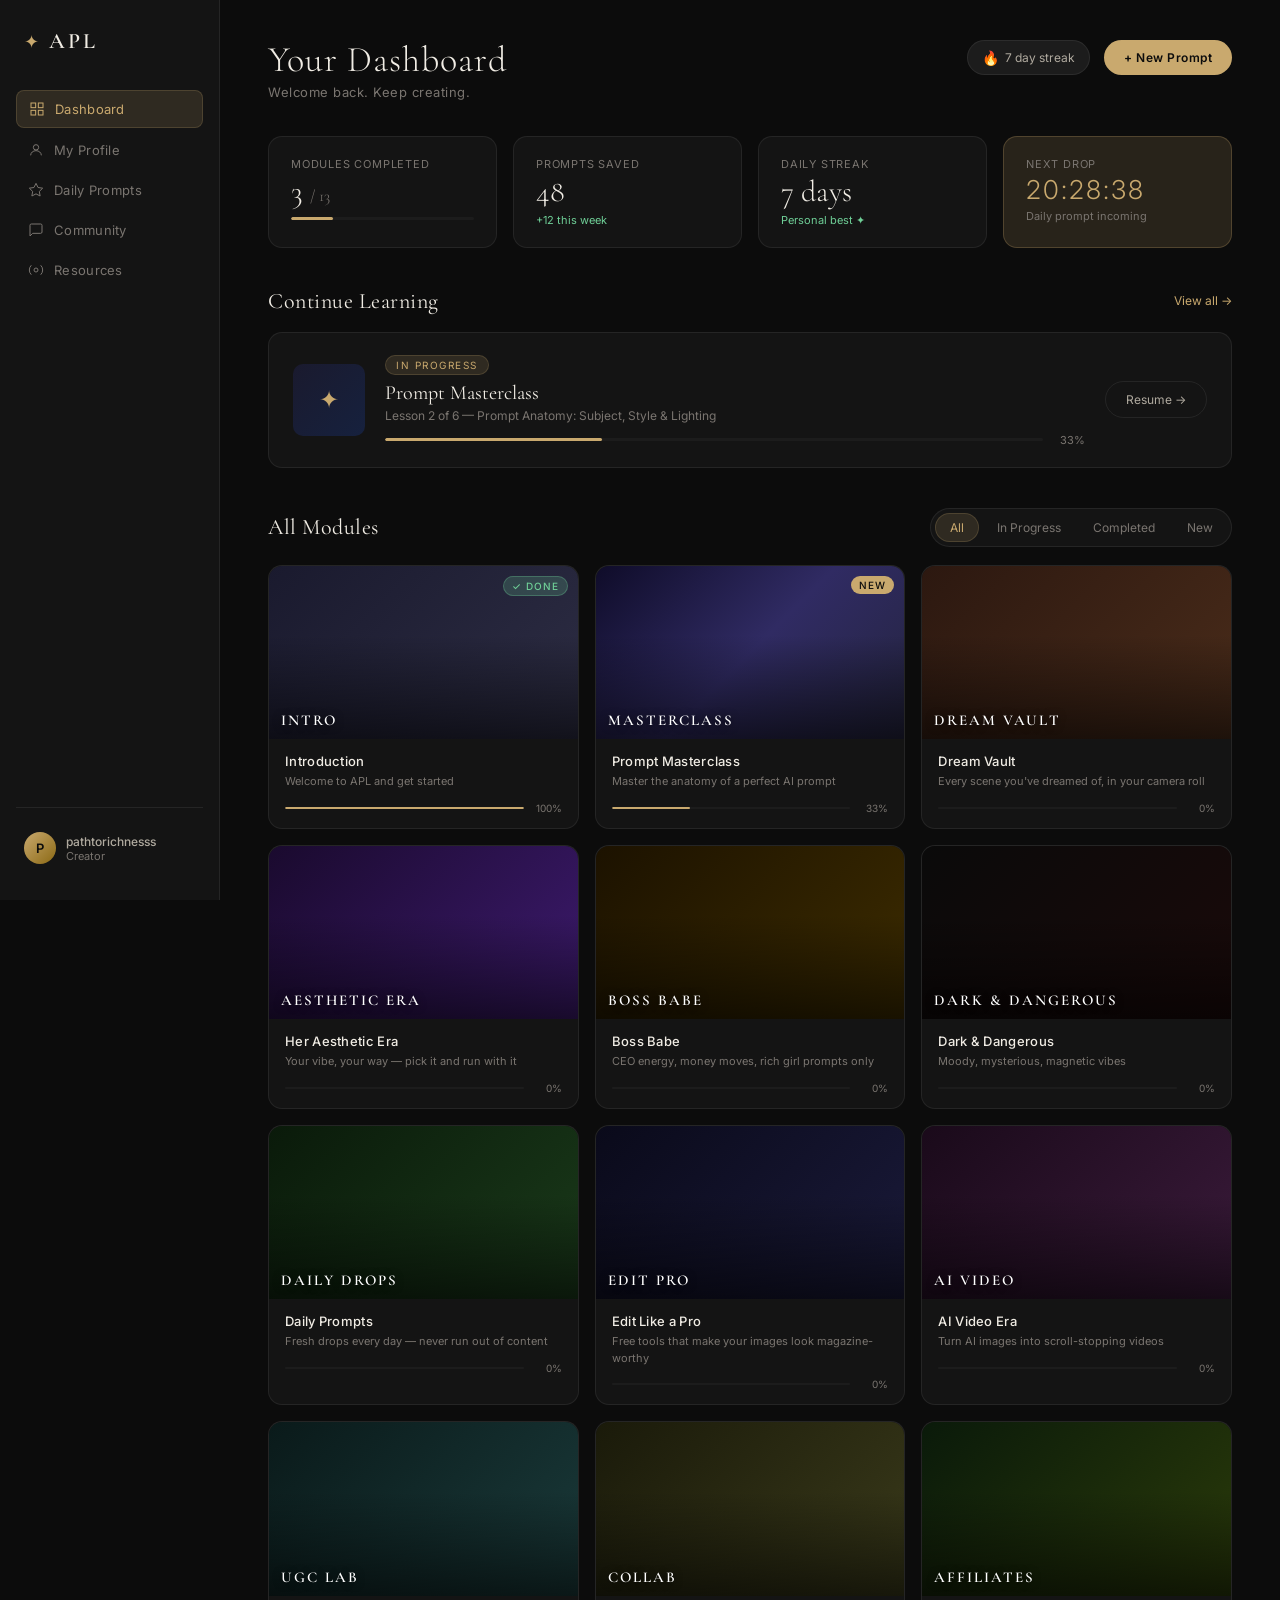
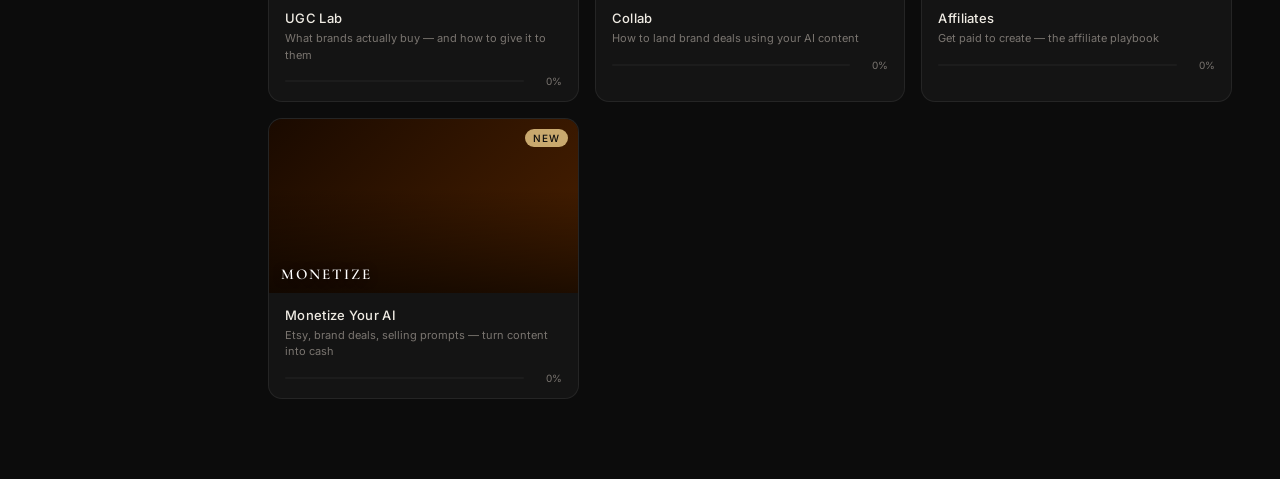
==== index.html @ d6705911 "Add APL course dashboard with Prompt Masterclass and Monetize Your AI modules" ====
<!DOCTYPE html>
<html lang="en">
<head>
  <meta charset="UTF-8" />
  <meta name="viewport" content="width=device-width, initial-scale=1.0" />
  <title>Aesthetic Prompt Lab</title>
  <link href="https://fonts.googleapis.com/css2?family=Cormorant+Garamond:ital,wght@0,300;0,400;0,600;1,300;1,400&family=Inter:wght@300;400;500&display=swap" rel="stylesheet" />
  <link rel="stylesheet" href="style.css" />
</head>
<body>

  <!-- Sidebar -->
  <aside class="sidebar">
    <div class="sidebar-logo">
      <span class="logo-icon">✦</span>
      <span class="logo-text">APL</span>
    </div>
    <nav class="sidebar-nav">
      <a href="#" class="nav-item active">
        <svg viewBox="0 0 24 24" fill="none" stroke="currentColor" stroke-width="1.5"><rect x="3" y="3" width="7" height="7"/><rect x="14" y="3" width="7" height="7"/><rect x="3" y="14" width="7" height="7"/><rect x="14" y="14" width="7" height="7"/></svg>
        Dashboard
      </a>
      <a href="#" class="nav-item">
        <svg viewBox="0 0 24 24" fill="none" stroke="currentColor" stroke-width="1.5"><circle cx="12" cy="8" r="4"/><path d="M4 20c0-4 3.6-7 8-7s8 3 8 7"/></svg>
        My Profile
      </a>
      <a href="#" class="nav-item">
        <svg viewBox="0 0 24 24" fill="none" stroke="currentColor" stroke-width="1.5"><path d="M12 2l3.09 6.26L22 9.27l-5 4.87 1.18 6.88L12 17.77l-6.18 3.25L7 14.14 2 9.27l6.91-1.01z"/></svg>
        Daily Prompts
      </a>
      <a href="#" class="nav-item">
        <svg viewBox="0 0 24 24" fill="none" stroke="currentColor" stroke-width="1.5"><path d="M21 15a2 2 0 0 1-2 2H7l-4 4V5a2 2 0 0 1 2-2h14a2 2 0 0 1 2 2z"/></svg>
        Community
      </a>
      <a href="#" class="nav-item">
        <svg viewBox="0 0 24 24" fill="none" stroke="currentColor" stroke-width="1.5"><circle cx="12" cy="12" r="3"/><path d="M19.07 4.93a10 10 0 0 1 0 14.14M4.93 4.93a10 10 0 0 0 0 14.14"/></svg>
        Resources
      </a>
    </nav>
    <div class="sidebar-bottom">
      <div class="sidebar-user">
        <div class="user-avatar">P</div>
        <div class="user-info">
          <span class="user-name">pathtorichnesss</span>
          <span class="user-role">Creator</span>
        </div>
      </div>
    </div>
  </aside>

  <!-- Main Content -->
  <main class="main">

    <!-- Header -->
    <header class="header">
      <div class="header-left">
        <h1 class="header-title">Your Dashboard</h1>
        <p class="header-sub">Welcome back. Keep creating.</p>
      </div>
      <div class="header-right">
        <div class="streak-badge">
          <span class="streak-fire">🔥</span>
          <span class="streak-count">7 day streak</span>
        </div>
        <button class="btn-primary">+ New Prompt</button>
      </div>
    </header>

    <!-- Stats Row -->
    <section class="stats-row">
      <div class="stat-card">
        <span class="stat-label">Modules Completed</span>
        <span class="stat-value">3 <span class="stat-of">/ 13</span></span>
        <div class="stat-bar"><div class="stat-fill" style="width: 23%"></div></div>
      </div>
      <div class="stat-card">
        <span class="stat-label">Prompts Saved</span>
        <span class="stat-value">48</span>
        <span class="stat-delta positive">+12 this week</span>
      </div>
      <div class="stat-card">
        <span class="stat-label">Daily Streak</span>
        <span class="stat-value">7 days</span>
        <span class="stat-delta positive">Personal best ✦</span>
      </div>
      <div class="stat-card highlight">
        <span class="stat-label">Next Drop</span>
        <span class="stat-value countdown" id="countdown">00:00:00</span>
        <span class="stat-delta">Daily prompt incoming</span>
      </div>
    </section>

    <!-- Continue Learning -->
    <section class="section">
      <div class="section-header">
        <h2 class="section-title">Continue Learning</h2>
        <a href="#" class="section-link">View all →</a>
      </div>
      <div class="continue-card">
        <div class="continue-thumb" style="background: linear-gradient(135deg, #1a1a2e, #16213e)">
          <span class="continue-icon">✦</span>
        </div>
        <div class="continue-info">
          <span class="continue-tag">In Progress</span>
          <h3 class="continue-title">Prompt Masterclass</h3>
          <p class="continue-desc">Lesson 2 of 6 — Prompt Anatomy: Subject, Style & Lighting</p>
          <div class="continue-progress">
            <div class="progress-bar"><div class="progress-fill" style="width: 33%"></div></div>
            <span class="progress-pct">33%</span>
          </div>
        </div>
        <button class="btn-continue">Resume →</button>
      </div>
    </section>

    <!-- All Modules -->
    <section class="section">
      <div class="section-header">
        <h2 class="section-title">All Modules</h2>
        <div class="filter-tabs">
          <button class="filter-tab active">All</button>
          <button class="filter-tab">In Progress</button>
          <button class="filter-tab">Completed</button>
          <button class="filter-tab">New</button>
        </div>
      </div>
      <div class="modules-grid" id="modulesGrid"></div>
    </section>

  </main>

  <script src="app.js"></script>
</body>
</html>
---- style.css ----
*, *::before, *::after { box-sizing: border-box; margin: 0; padding: 0; }

:root {
  --bg: #0c0c0c;
  --bg2: #141414;
  --bg3: #1c1c1c;
  --border: rgba(255,255,255,0.07);
  --gold: #c9a96e;
  --gold-light: #e8cc94;
  --gold-dim: rgba(201,169,110,0.15);
  --text: #f0ece4;
  --text-muted: #7a7570;
  --text-sub: #b0aa9f;
  --accent: #c9a96e;
  --green: #6fcf97;
  --sidebar-w: 220px;
  --radius: 14px;
  --radius-sm: 8px;
}

body {
  font-family: 'Inter', sans-serif;
  background: var(--bg);
  color: var(--text);
  display: flex;
  min-height: 100vh;
  overflow-x: hidden;
}

/* Sidebar */
.sidebar {
  width: var(--sidebar-w);
  min-height: 100vh;
  background: var(--bg2);
  border-right: 1px solid var(--border);
  display: flex;
  flex-direction: column;
  padding: 28px 16px;
  position: fixed;
  top: 0; left: 0;
  z-index: 100;
}

.sidebar-logo {
  display: flex;
  align-items: center;
  gap: 10px;
  padding: 0 8px;
  margin-bottom: 36px;
}

.logo-icon { color: var(--gold); font-size: 18px; }

.logo-text {
  font-family: 'Cormorant Garamond', serif;
  font-size: 22px;
  font-weight: 600;
  letter-spacing: 3px;
  color: var(--text);
}

.sidebar-nav { display: flex; flex-direction: column; gap: 4px; flex: 1; }

.nav-item {
  display: flex;
  align-items: center;
  gap: 10px;
  padding: 10px 12px;
  border-radius: var(--radius-sm);
  color: var(--text-muted);
  text-decoration: none;
  font-size: 13px;
  font-weight: 400;
  letter-spacing: 0.3px;
  transition: all 0.2s;
}

.nav-item svg { width: 16px; height: 16px; flex-shrink: 0; }
.nav-item:hover { background: var(--bg3); color: var(--text-sub); }
.nav-item.active { background: var(--gold-dim); color: var(--gold); border: 1px solid rgba(201,169,110,0.2); }

.sidebar-bottom { border-top: 1px solid var(--border); padding-top: 16px; }

.sidebar-user { display: flex; align-items: center; gap: 10px; padding: 8px; }

.user-avatar {
  width: 32px; height: 32px; border-radius: 50%;
  background: linear-gradient(135deg, var(--gold), #8b6914);
  display: flex; align-items: center; justify-content: center;
  font-size: 13px; font-weight: 600; color: #0c0c0c; flex-shrink: 0;
}

.user-info { display: flex; flex-direction: column; min-width: 0; }
.user-name { font-size: 12px; font-weight: 500; color: var(--text-sub); white-space: nowrap; overflow: hidden; text-overflow: ellipsis; }
.user-role { font-size: 11px; color: var(--text-muted); }

/* Main */
.main { margin-left: var(--sidebar-w); flex: 1; padding: 40px 48px; max-width: calc(100vw - var(--sidebar-w)); }

/* Header */
.header { display: flex; align-items: flex-start; justify-content: space-between; margin-bottom: 36px; }

.header-title {
  font-family: 'Cormorant Garamond', serif;
  font-size: 36px; font-weight: 300; letter-spacing: 1px;
  color: var(--text); line-height: 1.1;
}

.header-sub { font-size: 13px; color: var(--text-muted); margin-top: 4px; letter-spacing: 0.5px; }

.header-right { display: flex; align-items: center; gap: 14px; }

.streak-badge {
  display: flex; align-items: center; gap: 6px;
  background: var(--bg3); border: 1px solid var(--border);
  border-radius: 40px; padding: 8px 14px;
  font-size: 12px; color: var(--text-sub);
}

.streak-fire { font-size: 14px; }

.btn-primary {
  background: var(--gold); color: #0c0c0c; border: none;
  border-radius: 40px; padding: 10px 20px;
  font-size: 12px; font-weight: 600; letter-spacing: 0.5px;
  cursor: pointer; transition: all 0.2s; font-family: 'Inter', sans-serif;
}

.btn-primary:hover { background: var(--gold-light); transform: translateY(-1px); }

/* Stats */
.stats-row { display: grid; grid-template-columns: repeat(4, 1fr); gap: 16px; margin-bottom: 40px; }

.stat-card {
  background: var(--bg2); border: 1px solid var(--border);
  border-radius: var(--radius); padding: 20px 22px;
  display: flex; flex-direction: column; gap: 6px;
  transition: border-color 0.2s;
}

.stat-card:hover { border-color: rgba(201,169,110,0.2); }
.stat-card.highlight { background: var(--gold-dim); border-color: rgba(201,169,110,0.25); }

.stat-label { font-size: 11px; color: var(--text-muted); letter-spacing: 0.8px; text-transform: uppercase; }

.stat-value {
  font-family: 'Cormorant Garamond', serif;
  font-size: 30px; font-weight: 300; color: var(--text); line-height: 1;
}

.stat-of { font-size: 16px; color: var(--text-muted); }
.stat-bar { height: 3px; background: var(--bg3); border-radius: 2px; margin-top: 4px; overflow: hidden; }
.stat-fill { height: 100%; background: var(--gold); border-radius: 2px; }
.stat-delta { font-size: 11px; color: var(--text-muted); }
.stat-delta.positive { color: var(--green); }
.countdown { font-family: 'Inter', sans-serif; font-size: 26px; font-weight: 300; letter-spacing: 2px; color: var(--gold); }

/* Section */
.section { margin-bottom: 40px; }
.section-header { display: flex; align-items: center; justify-content: space-between; margin-bottom: 18px; }
.section-title { font-family: 'Cormorant Garamond', serif; font-size: 22px; font-weight: 400; letter-spacing: 0.5px; }
.section-link { font-size: 12px; color: var(--gold); text-decoration: none; transition: opacity 0.2s; }
.section-link:hover { opacity: 0.7; }

/* Continue Card */
.continue-card {
  background: var(--bg2); border: 1px solid var(--border);
  border-radius: var(--radius); padding: 20px 24px;
  display: flex; align-items: center; gap: 20px;
  transition: border-color 0.2s;
}

.continue-card:hover { border-color: rgba(201,169,110,0.25); }

.continue-thumb {
  width: 72px; height: 72px; border-radius: 10px; flex-shrink: 0;
  display: flex; align-items: center; justify-content: center;
  font-size: 24px; color: var(--gold);
}

.continue-info { flex: 1; }

.continue-tag {
  font-size: 10px; letter-spacing: 1.5px; text-transform: uppercase;
  color: var(--gold); background: var(--gold-dim);
  border: 1px solid rgba(201,169,110,0.2); border-radius: 40px;
  padding: 3px 10px; display: inline-block; margin-bottom: 6px;
}

.continue-title { font-family: 'Cormorant Garamond', serif; font-size: 20px; font-weight: 400; margin-bottom: 3px; }
.continue-desc { font-size: 12px; color: var(--text-muted); margin-bottom: 10px; }
.continue-progress { display: flex; align-items: center; gap: 10px; }
.progress-bar { flex: 1; height: 3px; background: var(--bg3); border-radius: 2px; overflow: hidden; }
.progress-fill { height: 100%; background: var(--gold); border-radius: 2px; }
.progress-pct { font-size: 11px; color: var(--text-muted); width: 32px; text-align: right; }

.btn-continue {
  background: transparent; border: 1px solid var(--border);
  color: var(--text-sub); border-radius: 40px; padding: 10px 20px;
  font-size: 12px; cursor: pointer; transition: all 0.2s;
  font-family: 'Inter', sans-serif; white-space: nowrap; flex-shrink: 0;
}

.btn-continue:hover { border-color: var(--gold); color: var(--gold); }

/* Filter Tabs */
.filter-tabs {
  display: flex; gap: 4px; background: var(--bg2);
  border: 1px solid var(--border); border-radius: 40px; padding: 4px;
}

.filter-tab {
  background: transparent; border: none; color: var(--text-muted);
  font-size: 12px; padding: 6px 14px; border-radius: 40px;
  cursor: pointer; transition: all 0.2s; font-family: 'Inter', sans-serif;
}

.filter-tab:hover { color: var(--text-sub); }
.filter-tab.active { background: var(--gold-dim); color: var(--gold); border: 1px solid rgba(201,169,110,0.2); }

/* Modules Grid */
.modules-grid { display: grid; grid-template-columns: repeat(auto-fill, minmax(240px, 1fr)); gap: 16px; }

.module-card {
  background: var(--bg2); border: 1px solid var(--border);
  border-radius: var(--radius); overflow: hidden;
  cursor: pointer; transition: transform 0.2s, border-color 0.2s, box-shadow 0.2s;
  position: relative;
}

.module-card:hover { transform: translateY(-3px); border-color: rgba(201,169,110,0.25); box-shadow: 0 8px 32px rgba(0,0,0,0.4); }

.module-thumb {
  width: 100%; aspect-ratio: 16/9;
  display: flex; align-items: center; justify-content: center;
  font-size: 28px; position: relative; overflow: hidden;
}

.module-thumb::after {
  content: ''; position: absolute; inset: 0;
  background: linear-gradient(to bottom, transparent 40%, rgba(0,0,0,0.6));
}

.module-thumb-label {
  position: absolute; bottom: 10px; left: 12px;
  font-family: 'Cormorant Garamond', serif;
  font-size: 15px; font-weight: 600; letter-spacing: 2px;
  text-transform: uppercase; color: white; z-index: 1;
  text-shadow: 0 1px 8px rgba(0,0,0,0.8);
}

.module-body { padding: 14px 16px; }
.module-name { font-size: 13px; font-weight: 500; color: var(--text); margin-bottom: 4px; letter-spacing: 0.3px; }
.module-desc { font-size: 11px; color: var(--text-muted); margin-bottom: 12px; line-height: 1.5; }
.module-footer { display: flex; align-items: center; justify-content: space-between; }
.module-progress-bar { flex: 1; height: 2px; background: var(--bg3); border-radius: 2px; overflow: hidden; margin-right: 10px; }
.module-progress-fill { height: 100%; background: var(--gold); border-radius: 2px; }
.module-pct { font-size: 10px; color: var(--text-muted); width: 28px; text-align: right; }

.module-badge {
  position: absolute; top: 10px; right: 10px; z-index: 2;
  font-size: 10px; letter-spacing: 1px; text-transform: uppercase;
  padding: 3px 8px; border-radius: 40px; font-weight: 500;
}

.badge-new { background: var(--gold); color: #0c0c0c; }
.badge-done { background: rgba(111,207,151,0.2); color: var(--green); border: 1px solid rgba(111,207,151,0.3); }

@media (max-width: 1100px) { .stats-row { grid-template-columns: repeat(2, 1fr); } }

@media (max-width: 768px) {
  .sidebar { width: 60px; padding: 20px 10px; }
  .logo-text, .nav-item span, .sidebar-user .user-info { display: none; }
  .main { margin-left: 60px; padding: 24px 20px; }
  .header { flex-direction: column; gap: 16px; }
  .stats-row { grid-template-columns: repeat(2, 1fr); }
  .continue-card { flex-wrap: wrap; }
  .btn-continue { width: 100%; text-align: center; }
}
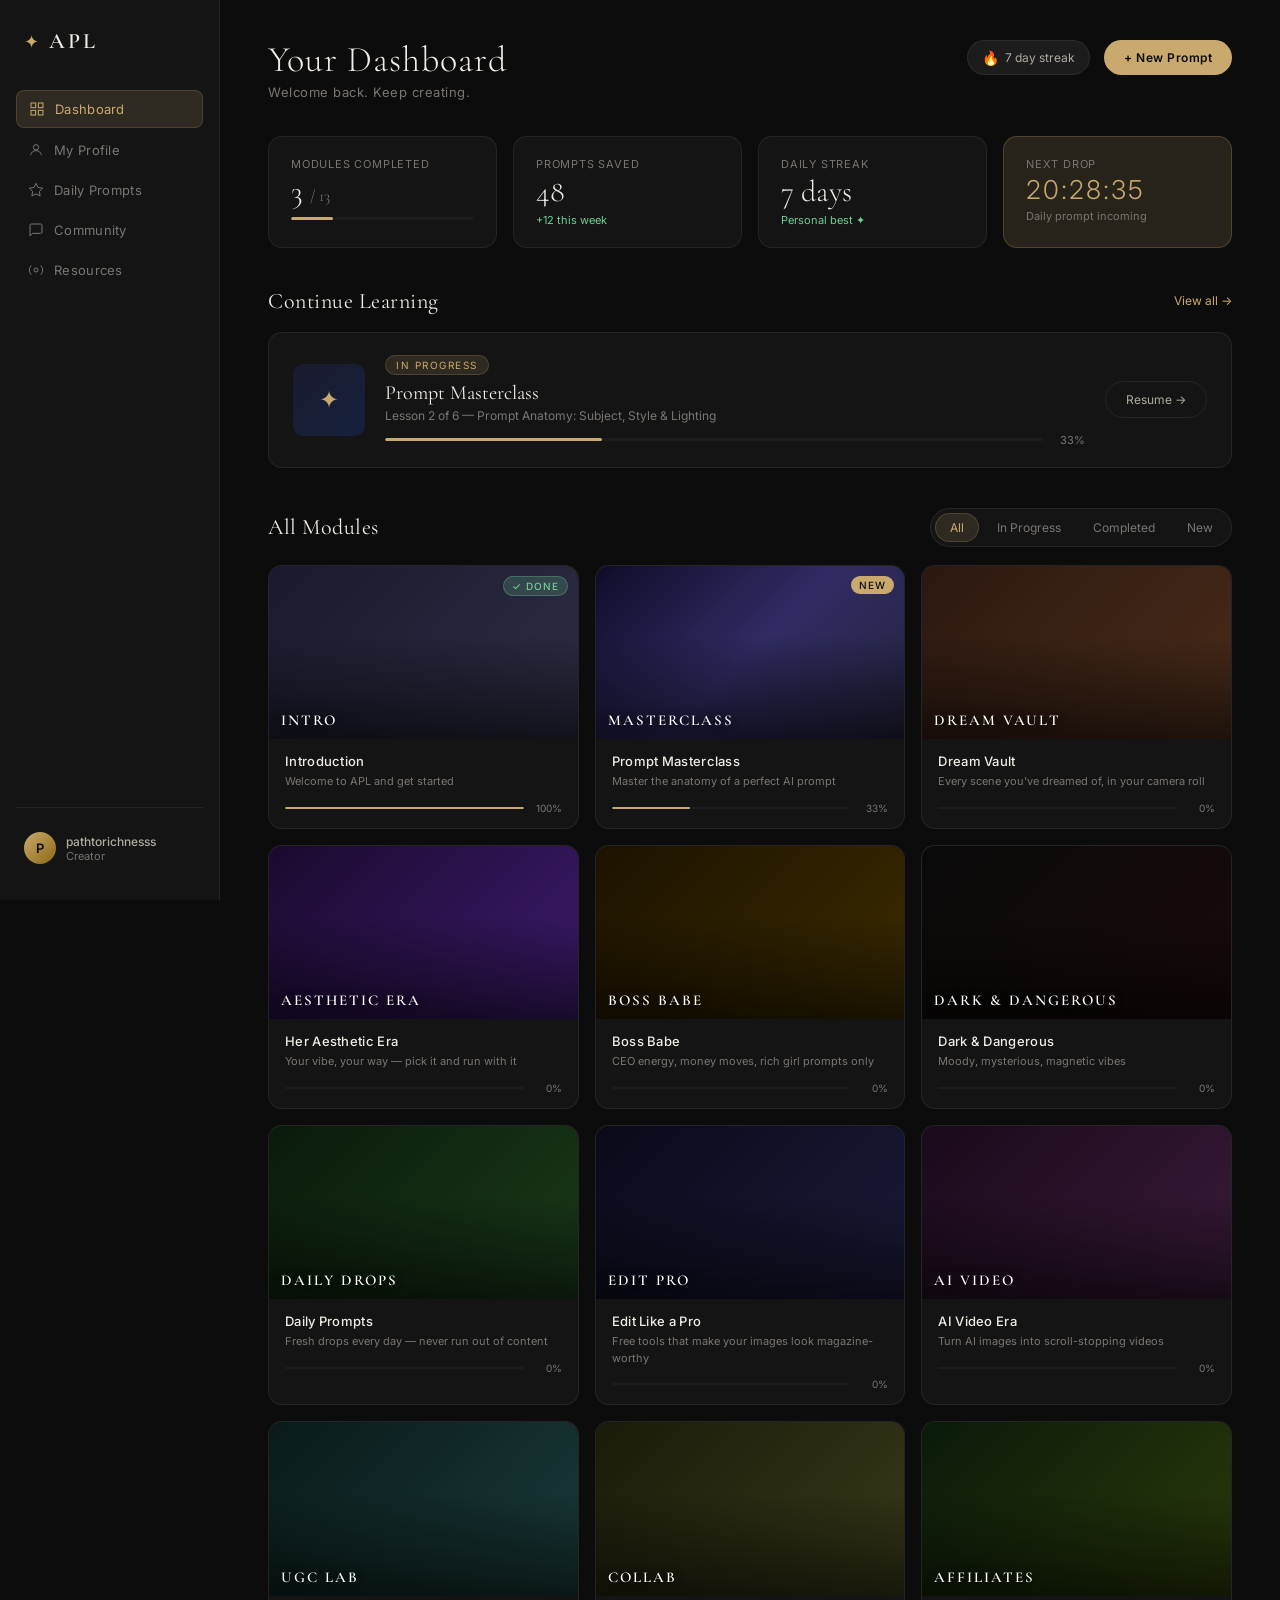
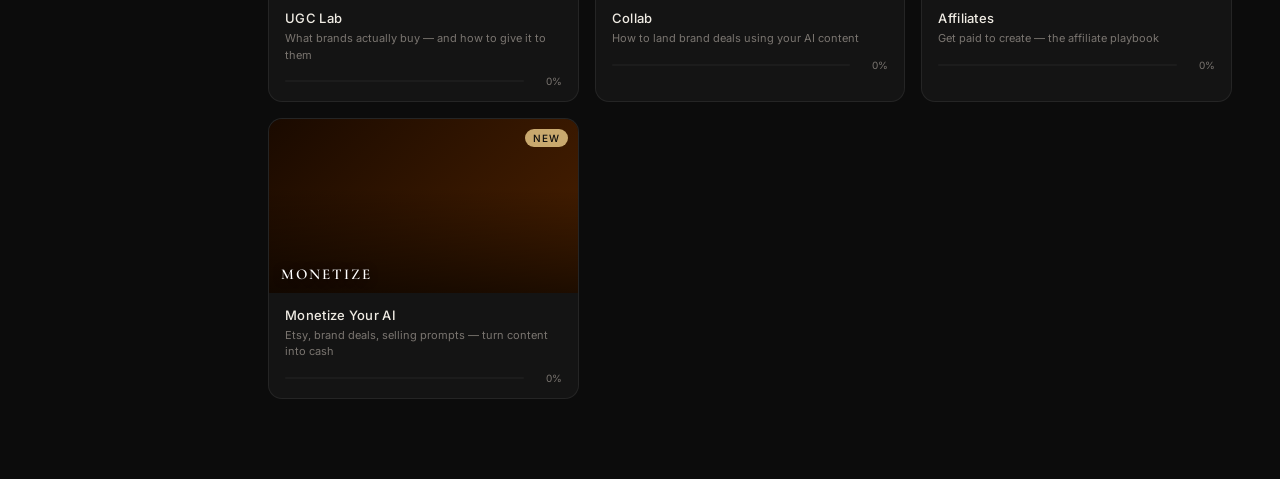
==== commit f96424fb: "Add free tools & resources page with 23 curated AI image, video, and editing tools https://claude.ai" ====
--- a/index.html
+++ b/index.html
@@ -32,7 +32,7 @@
         <svg viewBox="0 0 24 24" fill="none" stroke="currentColor" stroke-width="1.5"><path d="M21 15a2 2 0 0 1-2 2H7l-4 4V5a2 2 0 0 1 2-2h14a2 2 0 0 1 2 2z"/></svg>
         Community
       </a>
-      <a href="#" class="nav-item">
+      <a href="tools.html" class="nav-item">
         <svg viewBox="0 0 24 24" fill="none" stroke="currentColor" stroke-width="1.5"><circle cx="12" cy="12" r="3"/><path d="M19.07 4.93a10 10 0 0 1 0 14.14M4.93 4.93a10 10 0 0 0 0 14.14"/></svg>
         Resources
       </a>
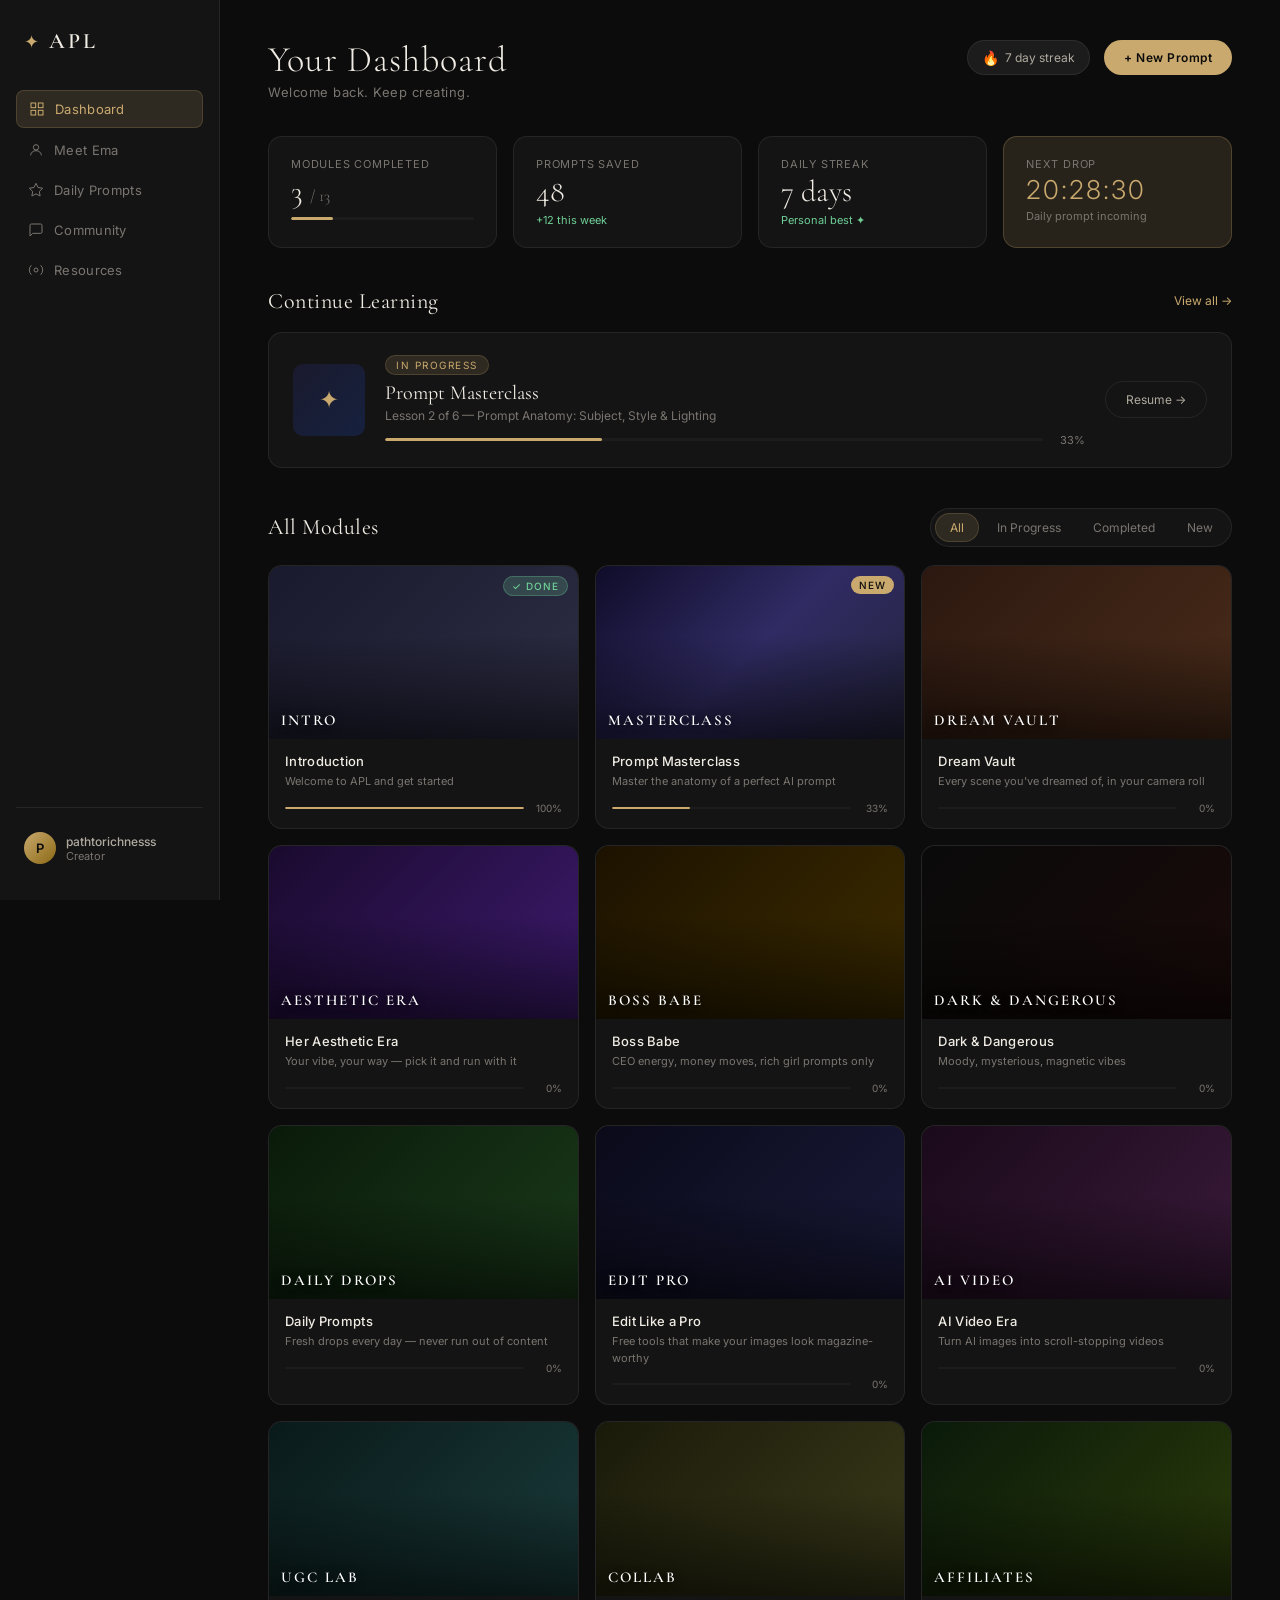
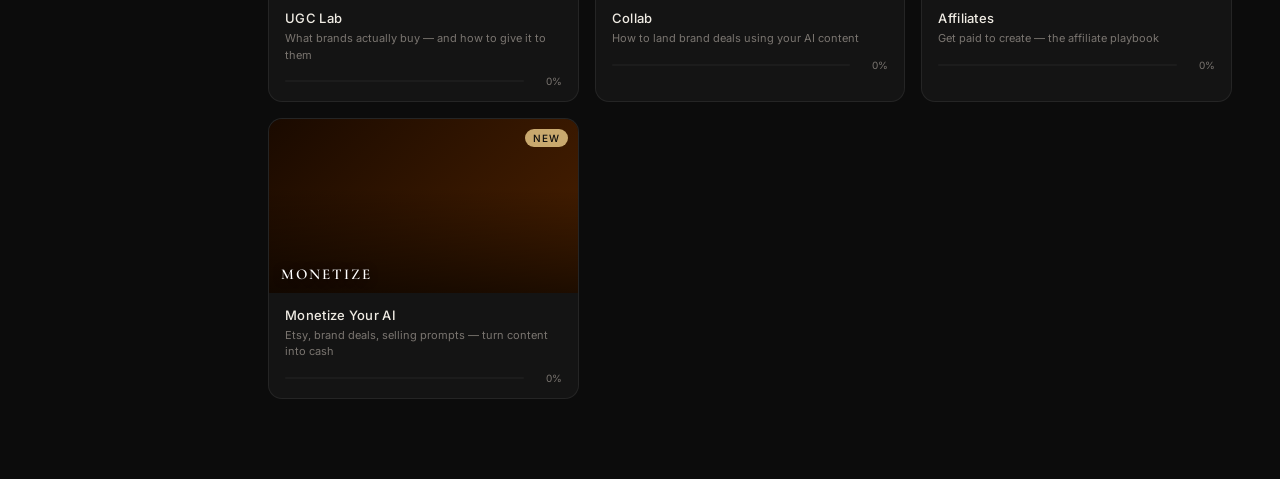
==== commit 49bdd387: "Add Meet Ema instructor page with hero, story, pull quotes, and CTA https://claude.ai/code/session_0" ====
--- a/index.html
+++ b/index.html
@@ -20,9 +20,9 @@
         <svg viewBox="0 0 24 24" fill="none" stroke="currentColor" stroke-width="1.5"><rect x="3" y="3" width="7" height="7"/><rect x="14" y="3" width="7" height="7"/><rect x="3" y="14" width="7" height="7"/><rect x="14" y="14" width="7" height="7"/></svg>
         Dashboard
       </a>
-      <a href="#" class="nav-item">
+      <a href="about.html" class="nav-item">
         <svg viewBox="0 0 24 24" fill="none" stroke="currentColor" stroke-width="1.5"><circle cx="12" cy="8" r="4"/><path d="M4 20c0-4 3.6-7 8-7s8 3 8 7"/></svg>
-        My Profile
+        Meet Ema
       </a>
       <a href="#" class="nav-item">
         <svg viewBox="0 0 24 24" fill="none" stroke="currentColor" stroke-width="1.5"><path d="M12 2l3.09 6.26L22 9.27l-5 4.87 1.18 6.88L12 17.77l-6.18 3.25L7 14.14 2 9.27l6.91-1.01z"/></svg>
